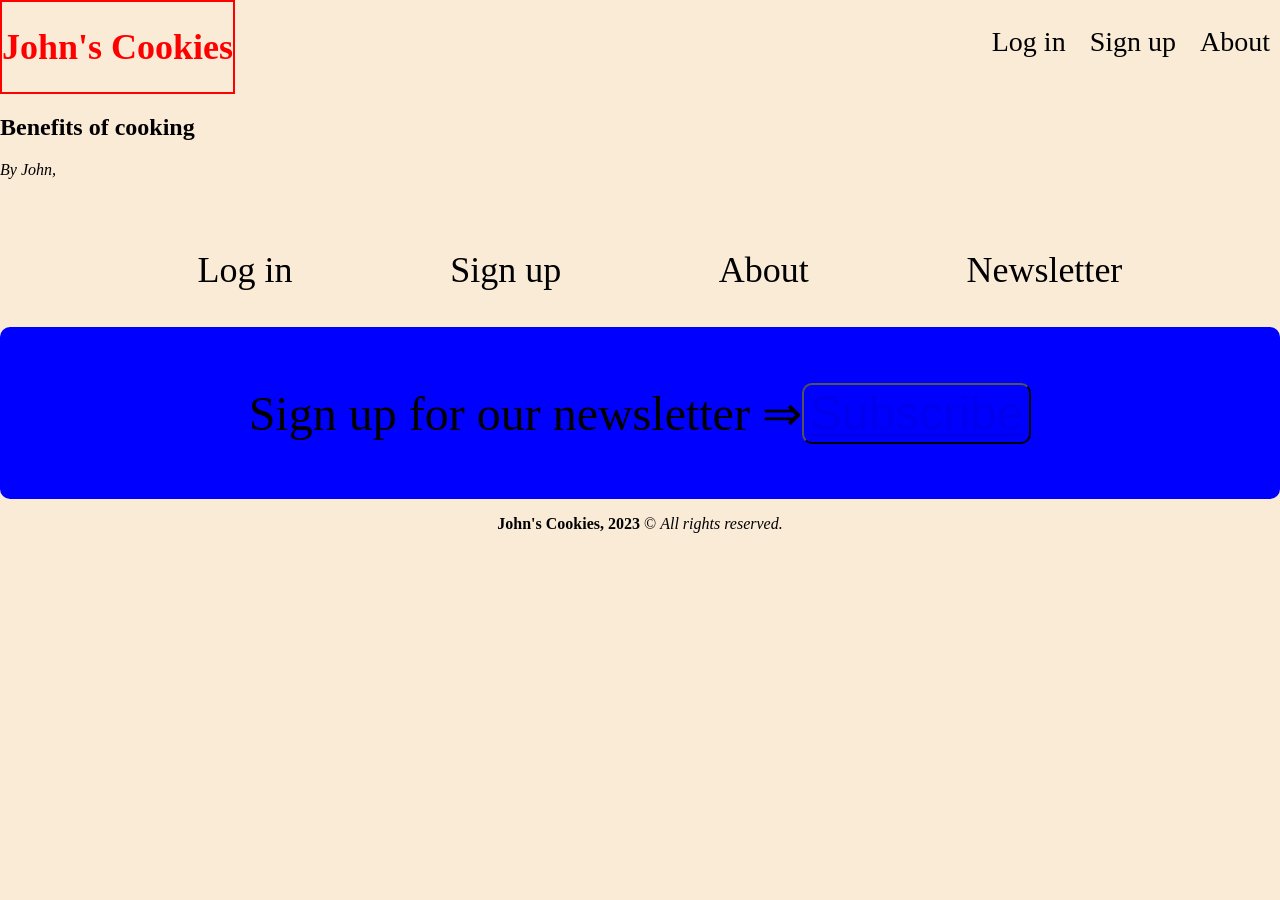
==== index.html @ a4e62c9d "update" ====
<!DOCTYPE html>
<html lang="en">
<head>
    <meta name="viewport" content="width=device-width, initial-scale=1.0">
    <meta http-equiv="X-UA-Compatible" content="IE=7">
    <meta http-equiv="X-UA-Compatible" content="ie=edge">
    <meta http-equiv="Content-Type" content="text/html;charset=UTF-8">
    <link rel="stylesheet" href="./styles/style.css">
    <title>Landing page</title>
</head>
<body>
    <header>
        <div id="header-text"><h1>John's Cookies</h1></div>
        <div class="header-nav">
            <ul>
                <li><a href="./pages/login.html" target="_blank" rel="noopener noreferrer">Log in</a></li>
                <li><a href="./pages/signup.html" target="_blank" rel="noopener noreferrer">Sign up</a></li>
                <li><a href="./pages/about.html" target="_blank" rel="noopener noreferrer">About</a></li>
            </ul>
        </div>
    </header>
    <main>
        <div class="main-content">
            <article>
                <h1>Benefits of cooking</h1>
                <p><em>By John,</em> </p>
                <br>
            </article>

        </div>
        <div class="bottom-nav">
            <menu type="toolbar">
                <li><a href="./pages/login.html" target="_blank" rel="noopener noreferrer">Log in</a></li>
                <li><a href="./pages/signup.html" target="_blank" rel="noopener noreferrer">Sign up</a></li>
                <li><a href="./pages/about.html" target="_blank" rel="noopener noreferrer">About</a></li>
                <li><a href="./pages/subscribe.html" target="_blank" rel="noopener noreferrer">Newsletter</a></li>
            </menu>
        </div>
    </main>
    <footer>
        <div class="footer-signup">
            <div><p>Sign up for our newsletter &rArr;</p></div>
            <button type="button"><a href="./pages/subscribe.html" target="_blank" rel="noopener noreferrer">Subscribe</a></button>
        </div>
        <div class="copy">
            <p>
                <strong>John's Cookies, 2023</strong> &copy; <em>All rights reserved.</em>
            </p>
        </div>
    </footer>
</body>
</html>
---- styles/style.css ----
body{
    font-family: Cambria, Cochin, Georgia, Times, 'Times New Roman', serif;
    background-color: antiquewhite;
    width: auto;
    height: auto;
    padding: auto;
    margin: auto;
}

header{
    display: flex;
    flex-direction: row;
    align-items: top;
    justify-content: space-between;
    padding-top: 0%;
    flex: auto;
}

#header-text {
    padding-top: 0%;
    display: flex;
    border: solid red 2px;
    align-self: flex-start;
    align-items: top;
}

header h1 {
    font-size: 36px;
    font-weight: 800;
    color: red;
}

.header-nav {
    padding-top: 0%;
    display: flex;
    align-items: top;
}

.header-nav ul {
    list-style: none;
}

.header-nav ul li {
    display: inline-flex;
    padding: 10px;
    font-size: 28px;
    cursor: pointer;
}

.header-nav a{
    color: black;
    text-decoration: none;
}

.header-nav a:hover{
    color: #00f;
}

footer {
    display: flex;
    flex-direction: column;
    flex: auto;

}

.footer-signup {
    display: flex;
    flex-direction: row;
    justify-content: center;
    border-radius: 10px;
    padding: 10px;
    background: blue;
    align-items: center;
    text-align: center;
    font-size: 48px;
    flex: auto;

}

.footer-signup button {
    background: #00f;
    border-radius: 10px;
    font-size: 48px;
    color: #000;
    box-sizing: content-box;
}

.footer-signup button:hover{
    color: red;
}

.copy {
    align-items: center;
    text-align: center;
}

main {
    display: flex;
    flex-direction: column;
}

.bottom-nav menu {
    display: flex;
    justify-content: space-evenly;
    font-size: 36px;
    list-style: none;
    
}

.bottom-nav li {
    display: inline-flex;
    padding: auto;
    
}

.bottom-nav a {
    color: #000;
    text-decoration: none;
}

.bottom-nav a:hover{
    color: #00f;
}
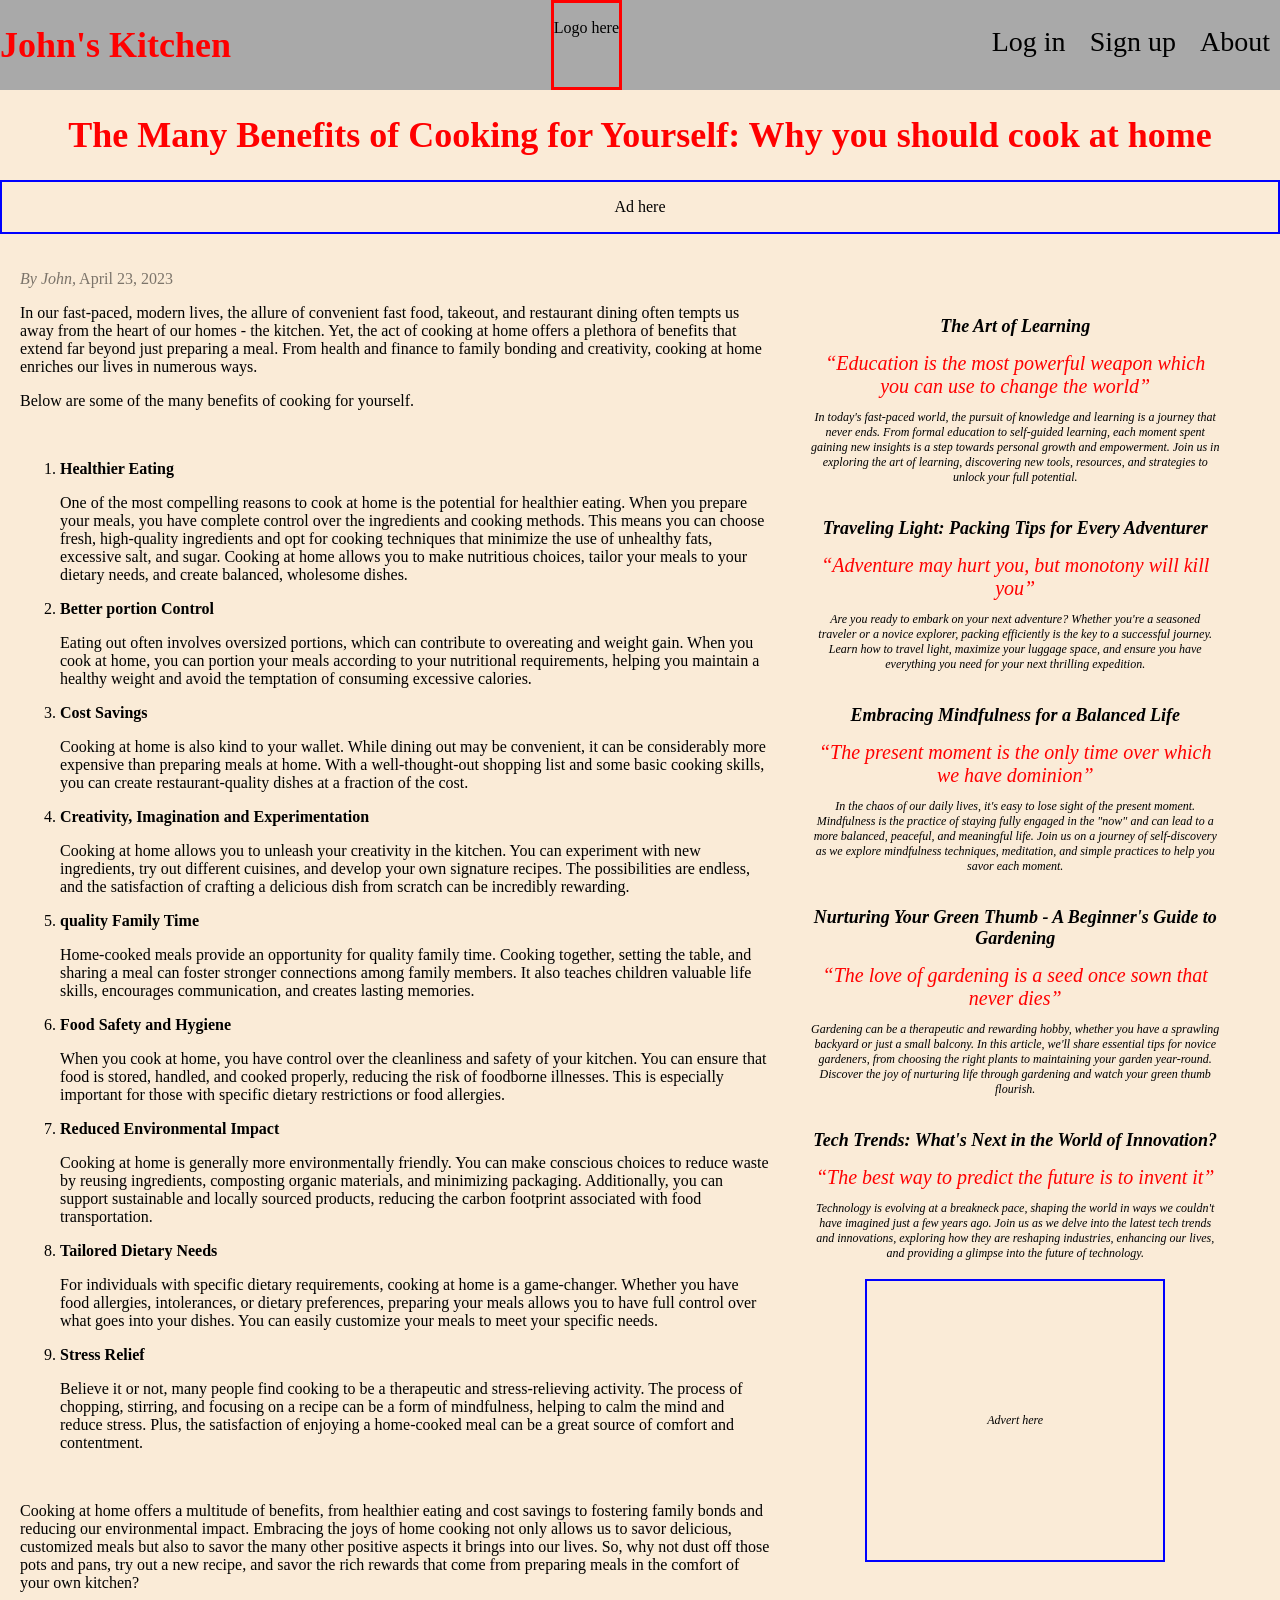
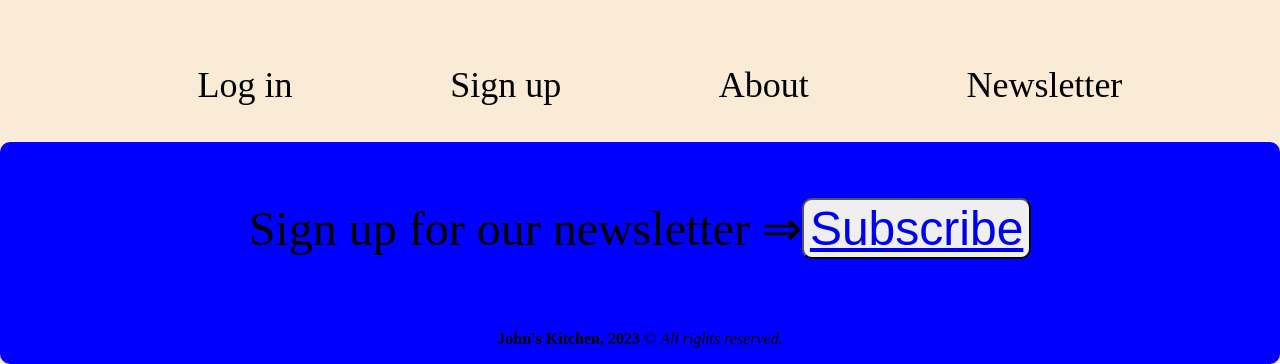
==== commit 9af24c7c: "update index, add about" ====
--- a/index.html
+++ b/index.html
@@ -10,7 +10,10 @@
 </head>
 <body>
     <header>
-        <div id="header-text"><h1>John's Cookies</h1></div>
+        <div id="header-text"><h1>John's Kitchen</h1></div>
+        <div id="logo">
+            <p>Logo here</p>
+        </div>
         <div class="header-nav">
             <ul>
                 <li><a href="./pages/login.html" target="_blank" rel="noopener noreferrer">Log in</a></li>
@@ -21,10 +24,86 @@
     </header>
     <main>
         <div class="main-content">
+            <h1 id="main-title">The Many Benefits of Cooking for Yourself: Why you should cook at home</h1>
+            <div id="ad"><p>Ad here</p></div>
             <article>
-                <h1>Benefits of cooking</h1>
-                <p><em>By John,</em> </p>
-                <br>
+                
+                <div>
+                <p style="opacity: 50%;"><em>By John,</em> April 23, 2023 </p>
+                <p>In our fast-paced, modern lives, the allure of convenient fast food, takeout, and restaurant dining often tempts us away from the heart of our homes - the kitchen. Yet, the act of cooking at home offers a plethora of benefits that extend far beyond just preparing a meal. From health and finance to family bonding and creativity, cooking at home enriches our lives in numerous ways.</p>
+                <p>Below are some of the many benefits of cooking for yourself.</p><br>
+                <ol>
+                    <li><strong>Healthier Eating</strong>
+                        <p>One of the most compelling reasons to cook at home is the potential for healthier eating. When you prepare your meals, you have complete control over the ingredients and cooking methods. This means you can choose fresh, high-quality ingredients and opt for cooking techniques that minimize the use of unhealthy fats, excessive salt, and sugar. Cooking at home allows you to make nutritious choices, tailor your meals to your dietary needs, and create balanced, wholesome dishes.</p>
+                    </li>
+                    <li>
+                        <strong>Better portion Control</strong>
+                        <p>Eating out often involves oversized portions, which can contribute to overeating and weight gain. When you cook at home, you can portion your meals according to your nutritional requirements, helping you maintain a healthy weight and avoid the temptation of consuming excessive calories.</p>
+                    </li>
+                    <li><strong>Cost Savings</strong>
+                        <p>
+                            Cooking at home is also kind to your wallet. While dining out may be convenient, it can be considerably more expensive than preparing meals at home. With a well-thought-out shopping list and some basic cooking skills, you can create restaurant-quality dishes at a fraction of the cost.
+                        </p>
+
+                    </li>
+                    <li><strong>Creativity, Imagination and Experimentation</strong>
+                        <p>Cooking at home allows you to unleash your creativity in the kitchen. You can experiment with new ingredients, try out different cuisines, and develop your own signature recipes. The possibilities are endless, and the satisfaction of crafting a delicious dish from scratch can be incredibly rewarding.</p>
+                    </li>
+                    <li><strong>quality Family Time</strong>
+                        <p>Home-cooked meals provide an opportunity for quality family time. Cooking together, setting the table, and sharing a meal can foster stronger connections among family members. It also teaches children valuable life skills, encourages communication, and creates lasting memories.</p>
+                    </li>
+                    <li><strong>Food Safety and Hygiene</strong>
+                        <p>When you cook at home, you have control over the cleanliness and safety of your kitchen. You can ensure that food is stored, handled, and cooked properly, reducing the risk of foodborne illnesses. This is especially important for those with specific dietary restrictions or food allergies.</p>
+                    </li>
+                    <li><strong>Reduced Environmental Impact</strong>
+                        <p>Cooking at home is generally more environmentally friendly. You can make conscious choices to reduce waste by reusing ingredients, composting organic materials, and minimizing packaging. Additionally, you can support sustainable and locally sourced products, reducing the carbon footprint associated with food transportation.</p>
+                    </li>
+                    <li><strong>Tailored Dietary Needs</strong>
+                        <p>For individuals with specific dietary requirements, cooking at home is a game-changer. Whether you have food allergies, intolerances, or dietary preferences, preparing your meals allows you to have full control over what goes into your dishes. You can easily customize your meals to meet your specific needs.</p>
+                    </li>
+                    <li>
+                        <strong>Stress Relief</strong>
+                        <p>Believe it or not, many people find cooking to be a therapeutic and stress-relieving activity. The process of chopping, stirring, and focusing on a recipe can be a form of mindfulness, helping to calm the mind and reduce stress. Plus, the satisfaction of enjoying a home-cooked meal can be a great source of comfort and contentment.</p>
+                    </li>
+
+                </ol><br>
+                <p>
+                    Cooking at home offers a multitude of benefits, from healthier eating and cost savings to fostering family bonds and reducing our environmental impact. Embracing the joys of home cooking not only allows us to savor delicious, customized meals but also to savor the many other positive aspects it brings into our lives. So, why not dust off those pots and pans, try out a new recipe, and savor the rich rewards that come from preparing meals in the comfort of your own kitchen?
+                </p>
+                </div>
+                <div class="aside">
+                    <div>
+                        <h2>The Art of Learning</h2>
+                        <q>Education is the most powerful weapon which you can use to change the world</q>
+                        <p>In today's fast-paced world, the pursuit of knowledge and learning is a journey that never ends. From formal education to self-guided learning, each moment spent gaining new insights is a step towards personal growth and empowerment. Join us in exploring the art of learning, discovering new tools, resources, and strategies to unlock your full potential.</p>
+                    </div>
+                    <div>
+                        <h2>Traveling Light: Packing Tips for Every Adventurer</h2>
+                        <q>Adventure may hurt you, but monotony will kill you</q>
+                        <p>Are you ready to embark on your next adventure? Whether you're a seasoned traveler or a novice explorer, packing efficiently is the key to a successful journey. Learn how to travel light, maximize your luggage space, and ensure you have everything you need for your next thrilling expedition.</p>
+                    </div>
+                    <div>
+                        <h2>Embracing Mindfulness for a Balanced Life</h2>
+                        <q>The present moment is the only time over which we have dominion</q>
+                        <p>In the chaos of our daily lives, it's easy to lose sight of the present moment. Mindfulness is the practice of staying fully engaged in the "now" and can lead to a more balanced, peaceful, and meaningful life. Join us on a journey of self-discovery as we explore mindfulness techniques, meditation, and simple practices to help you savor each moment.</p>
+                    </div>
+                    <div>
+                        <h2> Nurturing Your Green Thumb - A Beginner's Guide to Gardening</h2>
+                        <q>The love of gardening is a seed once sown that never dies</q>
+                        <p>Gardening can be a therapeutic and rewarding hobby, whether you have a sprawling backyard or just a small balcony. In this article, we'll share essential tips for novice gardeners, from choosing the right plants to maintaining your garden year-round. Discover the joy of nurturing life through gardening and watch your green thumb flourish.</p>
+                    </div>
+                    <div>
+                        <h2>Tech Trends: What's Next in the World of Innovation?</h2>
+                        <q>The best way to predict the future is to invent it</q>
+                        <p>Technology is evolving at a breakneck pace, shaping the world in ways we couldn't have imagined just a few years ago. Join us as we delve into the latest tech trends and innovations, exploring how they are reshaping industries, enhancing our lives, and providing a glimpse into the future of technology.</p>
+                    </div>
+                    <div class="ad">
+                        <p>Advert here</p>
+                    </div>
+                    
+                </div>
+
+
             </article>
 
         </div>
@@ -40,11 +119,11 @@
     <footer>
         <div class="footer-signup">
             <div><p>Sign up for our newsletter &rArr;</p></div>
-            <button type="button"><a href="./pages/subscribe.html" target="_blank" rel="noopener noreferrer">Subscribe</a></button>
+            <button type="button"><a href="./pages/subscribe.html", target="_blank" rel="noopener noreferrer">Subscribe</a></a></button>
         </div>
         <div class="copy">
             <p>
-                <strong>John's Cookies, 2023</strong> &copy; <em>All rights reserved.</em>
+                <strong>John's Kitchen, 2023</strong> &copy; <em>All rights reserved.</em>
             </p>
         </div>
     </footer>
--- a/styles/style.css
+++ b/styles/style.css
@@ -11,15 +11,28 @@
     display: flex;
     flex-direction: row;
     align-items: top;
-    justify-content: space-between;
+    justify-content: space-evenly;
     padding-top: 0%;
     flex: auto;
+    background-color: darkgray;
+}
+
+#logo {
+    display:flex;
+    margin-left: auto;
+    margin-right: auto;
+    padding-top: 0%;
+    width: auto;
+    padding-bottom: 0%;
+    border: red solid;
+    text-align: center;
+    justify-content: center;
+
 }
 
 #header-text {
     padding-top: 0%;
     display: flex;
-    border: solid red 2px;
     align-self: flex-start;
     align-items: top;
 }
@@ -60,16 +73,15 @@
     display: flex;
     flex-direction: column;
     flex: auto;
-
+    background-color: #00f;
+    border-radius: 10px;
 }
 
 .footer-signup {
     display: flex;
     flex-direction: row;
     justify-content: center;
-    border-radius: 10px;
     padding: 10px;
-    background: blue;
     align-items: center;
     text-align: center;
     font-size: 48px;
@@ -78,7 +90,6 @@
 }
 
 .footer-signup button {
-    background: #00f;
     border-radius: 10px;
     font-size: 48px;
     color: #000;
@@ -121,3 +132,70 @@
 .bottom-nav a:hover{
     color: #00f;
 }
+
+/* occupy 60% of the screen to the left */
+article {
+    display: flex;
+    flex-direction: row;
+    justify-content: space-between;
+    padding: 10px;
+    margin: 10px;
+    
+}
+
+.aside{
+    display: flex;
+    flex-direction: column;
+    justify-content: space-evenly;
+    align-items: center;
+    text-align: center;
+    padding: 40px;
+    font-size: 12px;
+    font-style: italic;
+}
+
+.aside q {
+    color: red;
+    font-size: 20px;
+}
+
+.aside h2 {
+    font-family: Cambria, Cochin, Georgia, Times, 'Times New Roman', serif;
+    font-size: 18px;
+}
+
+.aside p {
+    font-family: Cambria, Cochin, Georgia, Times, 'Times New Roman', serif;
+}
+
+#main-title {
+    /* make title occupy entire width */
+    display: flex;
+    justify-content: center;
+    font-size: 36px;
+    font-weight: 800;
+    color: red;
+    text-align: center;
+
+}
+
+/* style ad to have border and text ad here at the center of the box */
+.ad {
+    display: flex;
+    justify-content: center;
+    padding: 120px;
+    font-size: 12px;
+    font-style: italic;
+    border: solid blue 2px;
+}
+
+#ad p {
+    font-family: Cambria, Cochin, Georgia, Times, 'Times New Roman', serif;
+}
+
+#ad {
+    display: flex;
+    justify-content: center;
+    align-items: center;
+    border: solid blue 2px;
+}
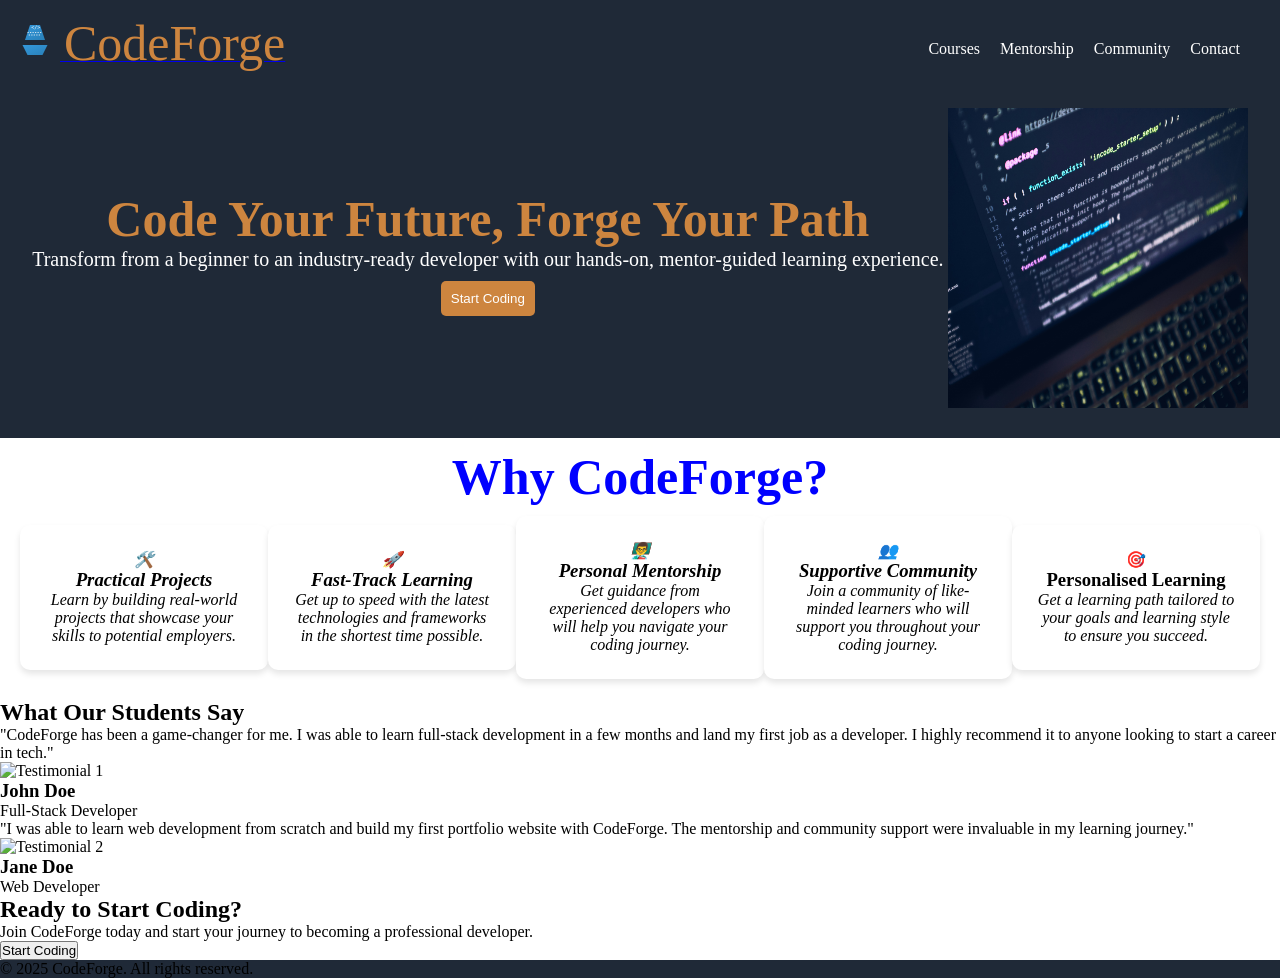
==== commit 9055116a: "Add initial project files including logo, HTML structure, CSS styles, and website content" ====
--- a/index.html
+++ b/index.html
@@ -1,131 +1,106 @@
 <!DOCTYPE html>
 <html lang="en">
 <head>
+    <meta charset="UTF-8">
     <meta name="viewport" content="width=device-width, initial-scale=1.0">
-    <meta http-equiv="X-UA-Compatible" content="IE=7">
     <meta http-equiv="X-UA-Compatible" content="ie=edge">
-    <meta http-equiv="Content-Type" content="text/html;charset=UTF-8">
-    <link rel="stylesheet" href="./styles/style.css">
-    <title>Landing page</title>
+
+    <link rel="stylesheet" href="style.css">
+    <title>CodeForge - Transform Your Tech Career</title>
 </head>
 <body>
     <header>
-        <div id="header-text"><h1>John's Kitchen</h1></div>
-        <div id="logo">
-            <p>Logo here</p>
+        <div id="header">
+            <div id="logo">
+                <a href="#">
+                    <img src="/assets/codeforge-logo.svg" alt="CodeForge Logo" srcset="">
+                    <span class="logo-text">CodeForge</span>
+                </a>
+            </div>
+            <nav>
+                <ul>
+                    <li><a href="#">Courses</a></li>
+                    <li><a href="#">Mentorship</a></li>
+                    <li><a href="#">Community</a></li>
+                    <li><a href="#">Contact</a></li>
+                </ul>
+            </nav>
         </div>
-        <div class="header-nav">
-            <ul>
-                <li><a href="./pages/login.html" target="_blank" rel="noopener noreferrer">Log in</a></li>
-                <li><a href="./pages/signup.html" target="_blank" rel="noopener noreferrer">Sign up</a></li>
-                <li><a href="./pages/about.html" target="_blank" rel="noopener noreferrer">About</a></li>
-            </ul>
+        <div id="hero">
+            <div id="hero-content">
+                <h1>Code Your Future, Forge Your Path</h1>
+                <p>Transform from a beginner to an industry-ready developer with our hands-on, mentor-guided learning experience.
+                </p>
+                <button>Start Coding</button>
+            </div>
+            <div id="hero-image">
+                <img src="/assets/hero.jpg" alt="Hero image" srcset="">
+            </div>
         </div>
     </header>
-    <main>
-        <div class="main-content">
-            <h1 id="main-title">The Many Benefits of Cooking for Yourself: Why you should cook at home</h1>
-            <div id="ad"><p>Ad here</p></div>
-            <article>
-                
-                <div>
-                <p style="opacity: 50%;"><em>By John,</em> April 23, 2023 </p>
-                <p>In our fast-paced, modern lives, the allure of convenient fast food, takeout, and restaurant dining often tempts us away from the heart of our homes - the kitchen. Yet, the act of cooking at home offers a plethora of benefits that extend far beyond just preparing a meal. From health and finance to family bonding and creativity, cooking at home enriches our lives in numerous ways.</p>
-                <p>Below are some of the many benefits of cooking for yourself.</p><br>
-                <ol>
-                    <li><strong>Healthier Eating</strong>
-                        <p>One of the most compelling reasons to cook at home is the potential for healthier eating. When you prepare your meals, you have complete control over the ingredients and cooking methods. This means you can choose fresh, high-quality ingredients and opt for cooking techniques that minimize the use of unhealthy fats, excessive salt, and sugar. Cooking at home allows you to make nutritious choices, tailor your meals to your dietary needs, and create balanced, wholesome dishes.</p>
-                    </li>
-                    <li>
-                        <strong>Better portion Control</strong>
-                        <p>Eating out often involves oversized portions, which can contribute to overeating and weight gain. When you cook at home, you can portion your meals according to your nutritional requirements, helping you maintain a healthy weight and avoid the temptation of consuming excessive calories.</p>
-                    </li>
-                    <li><strong>Cost Savings</strong>
-                        <p>
-                            Cooking at home is also kind to your wallet. While dining out may be convenient, it can be considerably more expensive than preparing meals at home. With a well-thought-out shopping list and some basic cooking skills, you can create restaurant-quality dishes at a fraction of the cost.
-                        </p>
-
-                    </li>
-                    <li><strong>Creativity, Imagination and Experimentation</strong>
-                        <p>Cooking at home allows you to unleash your creativity in the kitchen. You can experiment with new ingredients, try out different cuisines, and develop your own signature recipes. The possibilities are endless, and the satisfaction of crafting a delicious dish from scratch can be incredibly rewarding.</p>
-                    </li>
-                    <li><strong>quality Family Time</strong>
-                        <p>Home-cooked meals provide an opportunity for quality family time. Cooking together, setting the table, and sharing a meal can foster stronger connections among family members. It also teaches children valuable life skills, encourages communication, and creates lasting memories.</p>
-                    </li>
-                    <li><strong>Food Safety and Hygiene</strong>
-                        <p>When you cook at home, you have control over the cleanliness and safety of your kitchen. You can ensure that food is stored, handled, and cooked properly, reducing the risk of foodborne illnesses. This is especially important for those with specific dietary restrictions or food allergies.</p>
-                    </li>
-                    <li><strong>Reduced Environmental Impact</strong>
-                        <p>Cooking at home is generally more environmentally friendly. You can make conscious choices to reduce waste by reusing ingredients, composting organic materials, and minimizing packaging. Additionally, you can support sustainable and locally sourced products, reducing the carbon footprint associated with food transportation.</p>
-                    </li>
-                    <li><strong>Tailored Dietary Needs</strong>
-                        <p>For individuals with specific dietary requirements, cooking at home is a game-changer. Whether you have food allergies, intolerances, or dietary preferences, preparing your meals allows you to have full control over what goes into your dishes. You can easily customize your meals to meet your specific needs.</p>
-                    </li>
-                    <li>
-                        <strong>Stress Relief</strong>
-                        <p>Believe it or not, many people find cooking to be a therapeutic and stress-relieving activity. The process of chopping, stirring, and focusing on a recipe can be a form of mindfulness, helping to calm the mind and reduce stress. Plus, the satisfaction of enjoying a home-cooked meal can be a great source of comfort and contentment.</p>
-                    </li>
-
-                </ol><br>
-                <p>
-                    Cooking at home offers a multitude of benefits, from healthier eating and cost savings to fostering family bonds and reducing our environmental impact. Embracing the joys of home cooking not only allows us to savor delicious, customized meals but also to savor the many other positive aspects it brings into our lives. So, why not dust off those pots and pans, try out a new recipe, and savor the rich rewards that come from preparing meals in the comfort of your own kitchen?
-                </p>
+    <section id="feature">
+        <h2 class="feature">Why CodeForge?</h2>
+        <div id="features">
+            <div id="toolbox">
+                <div id="icon">🛠️</div>
+                <h3>Practical Projects</h3>
+                <p>Learn by building real-world projects that showcase your skills to potential employers.</p>
+            </div>
+            <div id="rocket">
+                <div id="icon">🚀</div>
+                <h3>Fast-Track Learning</h3>
+                <p>Get up to speed with the latest technologies and frameworks in the shortest time possible.</p>
+            </div>
+            <div id="mentorship">
+                <div id="icon">👨‍🏫</div>
+                <h3>Personal Mentorship</h3>
+                <p>Get guidance from experienced developers who will help you navigate your coding journey.</p>
+        </div>
+        <div id="community">
+            <div id="icon">👥</div>
+            <h3>Supportive Community</h3>
+            <p>Join a community of like-minded learners who will support you throughout your coding journey.</p>
+        </div>
+        <div id="personalised">
+            <div id="icon">🎯</div>
+            <h3>Personalised Learning</h3>
+            <p>Get a learning path tailored to your goals and learning style to ensure you succeed.</p>
+        </div>
+    </section>
+    <section id="testimonial">
+        <h2>What Our Students Say</h2>
+        <div id="testimonials">
+            <div id="testimonial-1">
+                <p>"CodeForge has been a game-changer for me. I was able to learn full-stack development in a few months and land my first job as a developer. I highly recommend it to anyone looking to start a career in tech."</p>
+                <div id="author">
+                    <img src="/assets/testimonial-1.jpg" alt="Testimonial 1" srcset="">
+                    <div>
+                        <h3>John Doe</h3>
+                        <p>Full-Stack Developer</p>
+                    </div>
                 </div>
-                <div class="aside">
+            </div>
+            <div id="testimonial-2">
+                <p>"I was able to learn web development from scratch and build my first portfolio website with CodeForge. The mentorship and community support were invaluable in my learning journey."</p>
+                <div id="author">
+                    <img src="/assets/testimonial-2.jpg" alt="Testimonial 2" srcset="">
                     <div>
-                        <h2>The Art of Learning</h2>
-                        <q>Education is the most powerful weapon which you can use to change the world</q>
-                        <p>In today's fast-paced world, the pursuit of knowledge and learning is a journey that never ends. From formal education to self-guided learning, each moment spent gaining new insights is a step towards personal growth and empowerment. Join us in exploring the art of learning, discovering new tools, resources, and strategies to unlock your full potential.</p>
+                        <h3>Jane Doe</h3>
+                        <p>Web Developer</p>
                     </div>
-                    <div>
-                        <h2>Traveling Light: Packing Tips for Every Adventurer</h2>
-                        <q>Adventure may hurt you, but monotony will kill you</q>
-                        <p>Are you ready to embark on your next adventure? Whether you're a seasoned traveler or a novice explorer, packing efficiently is the key to a successful journey. Learn how to travel light, maximize your luggage space, and ensure you have everything you need for your next thrilling expedition.</p>
-                    </div>
-                    <div>
-                        <h2>Embracing Mindfulness for a Balanced Life</h2>
-                        <q>The present moment is the only time over which we have dominion</q>
-                        <p>In the chaos of our daily lives, it's easy to lose sight of the present moment. Mindfulness is the practice of staying fully engaged in the "now" and can lead to a more balanced, peaceful, and meaningful life. Join us on a journey of self-discovery as we explore mindfulness techniques, meditation, and simple practices to help you savor each moment.</p>
-                    </div>
-                    <div>
-                        <h2> Nurturing Your Green Thumb - A Beginner's Guide to Gardening</h2>
-                        <q>The love of gardening is a seed once sown that never dies</q>
-                        <p>Gardening can be a therapeutic and rewarding hobby, whether you have a sprawling backyard or just a small balcony. In this article, we'll share essential tips for novice gardeners, from choosing the right plants to maintaining your garden year-round. Discover the joy of nurturing life through gardening and watch your green thumb flourish.</p>
-                    </div>
-                    <div>
-                        <h2>Tech Trends: What's Next in the World of Innovation?</h2>
-                        <q>The best way to predict the future is to invent it</q>
-                        <p>Technology is evolving at a breakneck pace, shaping the world in ways we couldn't have imagined just a few years ago. Join us as we delve into the latest tech trends and innovations, exploring how they are reshaping industries, enhancing our lives, and providing a glimpse into the future of technology.</p>
-                    </div>
-                    <div class="ad">
-                        <p>Advert here</p>
-                    </div>
-                    
                 </div>
-
-
-            </article>
-
+            </div>
         </div>
-        <div class="bottom-nav">
-            <menu type="toolbar">
-                <li><a href="./pages/login.html" target="_blank" rel="noopener noreferrer">Log in</a></li>
-                <li><a href="./pages/signup.html" target="_blank" rel="noopener noreferrer">Sign up</a></li>
-                <li><a href="./pages/about.html" target="_blank" rel="noopener noreferrer">About</a></li>
-                <li><a href="./pages/subscribe.html" target="_blank" rel="noopener noreferrer">Newsletter</a></li>
-            </menu>
+    </section>
+    <footer id="action">
+        <div id="call-to-action">
+            <div id="desc">
+                <h2>Ready to Start Coding?</h2>
+                <p>Join CodeForge today and start your journey to becoming a professional developer.</p>
+            </div>
+            <button>Start Coding</button>
         </div>
-    </main>
-    <footer>
-        <div class="footer-signup">
-            <div><p>Sign up for our newsletter &rArr;</p></div>
-            <button type="button"><a href="./pages/subscribe.html", target="_blank" rel="noopener noreferrer">Subscribe</a></a></button>
-        </div>
-        <div class="copy">
-            <p>
-                <strong>John's Kitchen, 2023</strong> &copy; <em>All rights reserved.</em>
-            </p>
-        </div>
+        <p id="copyright">&COPY; 2025 CodeForge. All rights reserved.</p>
     </footer>
 </body>
 </html>
--- a/style.css
+++ b/style.css
@@ -0,0 +1,148 @@
+* {
+    font: roboto;
+    padding: 0;
+    margin: 0;
+}
+
+header, #copyright {
+    background-color: #1F2937;
+}
+
+header {
+    padding: 10px;
+    display: flex;
+    flex-direction: column;
+
+}
+
+#logo img {
+    width: 50px;
+    height: 50px;
+    padding: 0;
+    margin: 0;
+}
+
+.logo-text {
+    font-size: 50px;
+    color:peru;
+}
+
+nav ul {
+    list-style-type: none;
+    margin: 10px;
+    padding: 10px;
+    overflow: hidden;
+    display: flex;
+    flex-direction: row;
+}
+
+nav ul li {
+    display: inline;
+    padding: 10px;
+}
+
+nav ul li a {
+    text-decoration: none;
+    color: white;
+}
+
+nav ul li a:hover {
+    color: peru;
+}
+
+#header {
+    display: flex;
+    flex-direction: row;
+    justify-content: space-between;
+}
+
+header #hero {
+    display: flex;
+    flex-direction: row;
+    justify-content: space-around;
+    align-items: center;
+    padding: 10px;
+    margin: 10px;
+}
+
+#hero-content {
+    display: flex;
+    flex-direction: column;
+    justify-content: space-around;
+    align-items: center;
+}
+
+#hero-content button {
+    padding: 10px;
+    margin: 10px;
+    background-color: peru;
+    color: white;
+    border: none;
+    border-radius: 5px;
+}
+
+#hero-content button:hover {
+    background-color: greenyellow;
+    color: black;
+    size: 20px;
+}
+
+header #hero h1 {
+    font-size: 50px;
+    color: peru;
+}
+
+header #hero p {
+    font-size: 20px;
+    color: white;
+}
+
+header #hero img {
+    width: 300px;
+    height: 300px;
+    display: flex;
+    flex: 1;
+}
+
+#feature {
+    display: flex;
+    flex-direction: column;
+    justify-content: space-around;
+    align-items: center;
+    padding: 10px;
+}
+
+#feature h2 {
+    font-size: 50px;
+    color: blue;
+}
+
+#features {
+    display: flex;
+    flex-direction: row;
+    justify-content: space-between;
+    align-items: center;
+    padding: 10px;
+}
+
+#toolbox,
+#rocket,
+#mentorship,
+#community,
+#personalised{
+    flex: 1;
+    background: white;
+    border-radius: 10px;
+    box-shadow: 0 4px 6px rgba(0, 0, 0, 0.1);
+    padding: 25px;
+    text-align: center;
+    transition: all 0.3s ease;
+}
+
+#toolbox,
+#rocket,
+#mentorship,
+#community,
+#personalised p{
+    font-style: italic;
+}
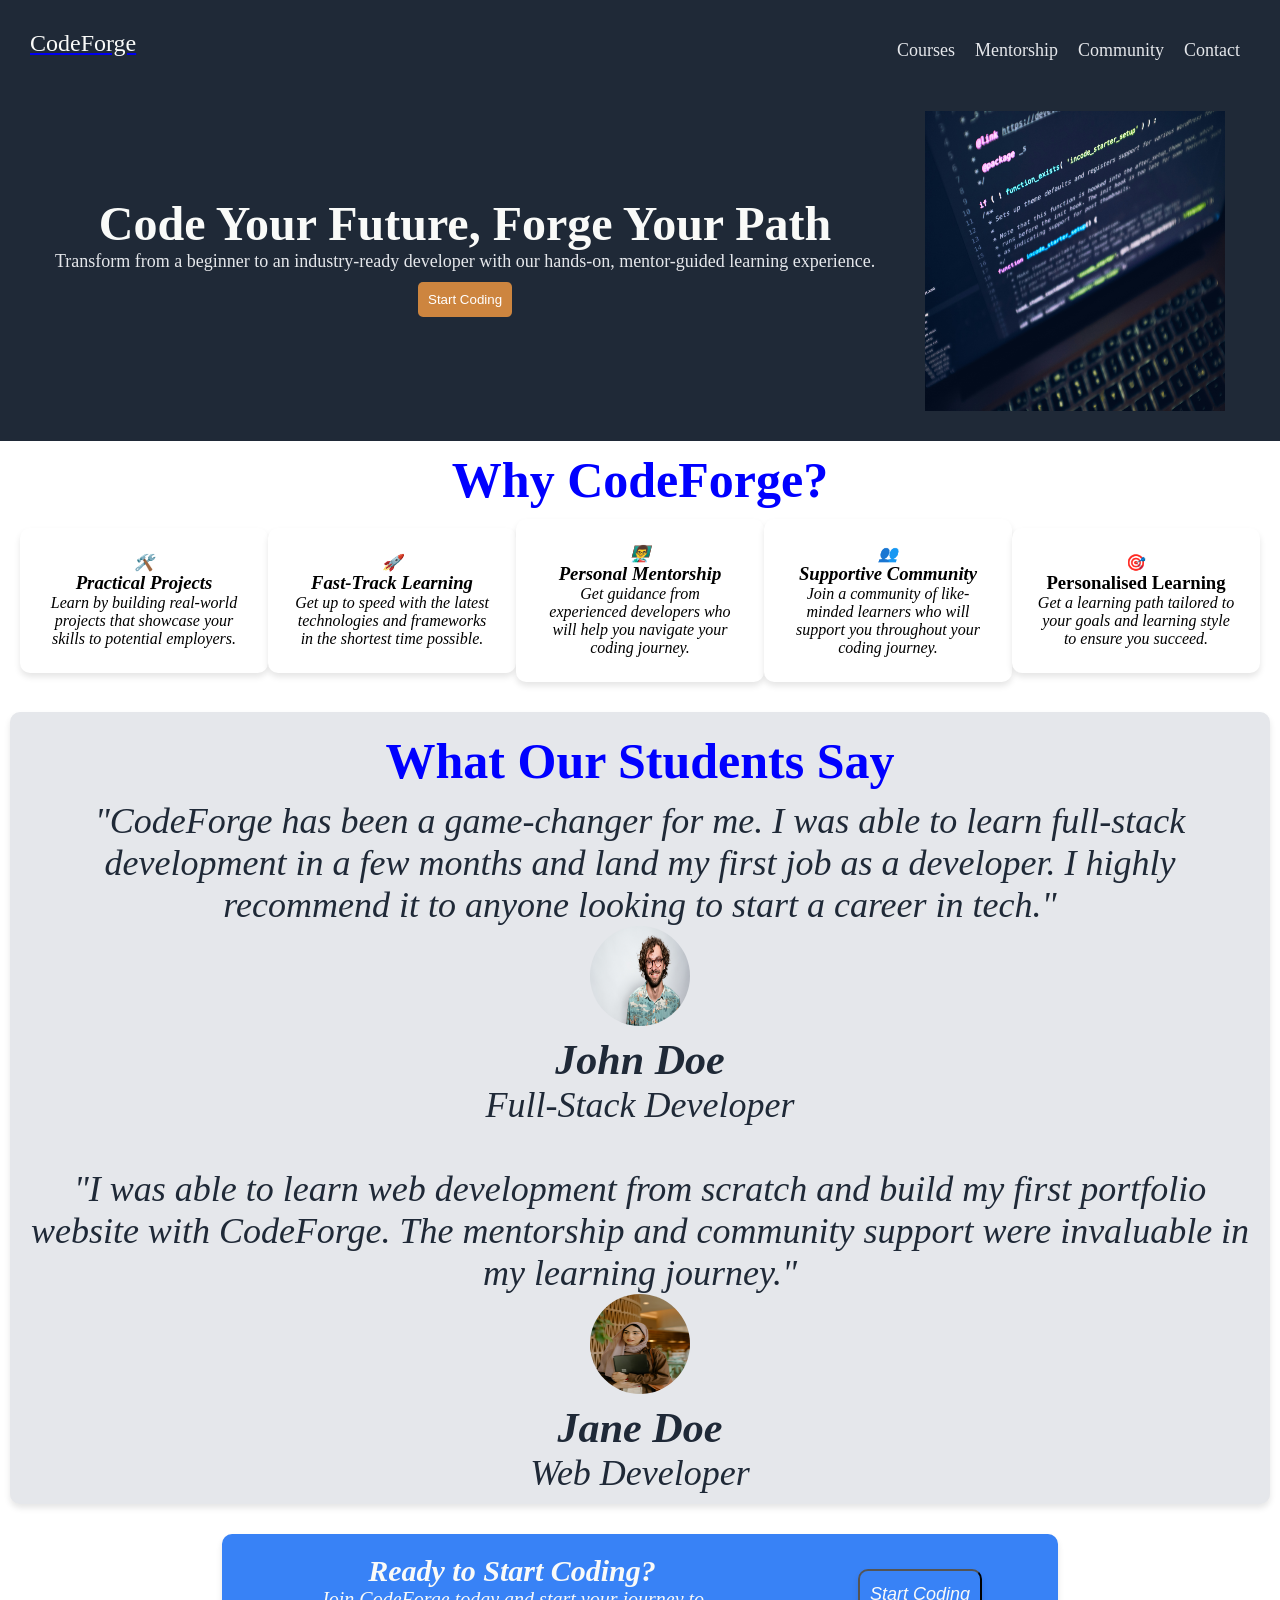
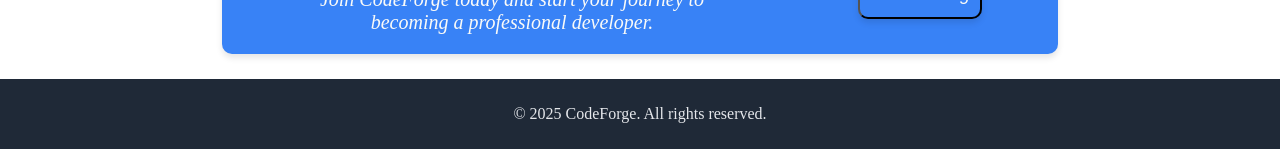
==== commit 87965c6d: "Refactor header and testimonial sections for improved layout and styling" ====
--- a/index.html
+++ b/index.html
@@ -12,8 +12,7 @@
     <header>
         <div id="header">
             <div id="logo">
-                <a href="#">
-                    <img src="/assets/codeforge-logo.svg" alt="CodeForge Logo" srcset="">
+                <a href="/index.html">
                     <span class="logo-text">CodeForge</span>
                 </a>
             </div>
@@ -73,17 +72,18 @@
             <div id="testimonial-1">
                 <p>"CodeForge has been a game-changer for me. I was able to learn full-stack development in a few months and land my first job as a developer. I highly recommend it to anyone looking to start a career in tech."</p>
                 <div id="author">
-                    <img src="/assets/testimonial-1.jpg" alt="Testimonial 1" srcset="">
+                    <img src="/assets/man.jpg" alt="Testimonial 1" srcset="">
                     <div>
                         <h3>John Doe</h3>
                         <p>Full-Stack Developer</p>
                     </div>
                 </div>
             </div>
+            <br>
             <div id="testimonial-2">
                 <p>"I was able to learn web development from scratch and build my first portfolio website with CodeForge. The mentorship and community support were invaluable in my learning journey."</p>
                 <div id="author">
-                    <img src="/assets/testimonial-2.jpg" alt="Testimonial 2" srcset="">
+                    <img src="/assets/woman.jpg" alt="Testimonial 2" srcset="">
                     <div>
                         <h3>Jane Doe</h3>
                         <p>Web Developer</p>
@@ -100,7 +100,9 @@
             </div>
             <button>Start Coding</button>
         </div>
-        <p id="copyright">&COPY; 2025 CodeForge. All rights reserved.</p>
+        <div id="copyright">
+            <p>&COPY; 2025 CodeForge. All rights reserved.</p>
+        </div>
     </footer>
 </body>
 </html>
--- a/style.css
+++ b/style.css
@@ -15,16 +15,16 @@
 
 }
 
-#logo img {
-    width: 50px;
-    height: 50px;
-    padding: 0;
-    margin: 0;
-}
-
 .logo-text {
-    font-size: 50px;
-    color:peru;
+    font-size: 24px;
+    color: #F9FAF8;
+    align-items: center;
+    display: flex;
+    flex-direction: row;
+    justify-content: center;
+    text-align: center;
+    padding: 10px;
+    margin: 10px;
 }
 
 nav ul {
@@ -43,7 +43,8 @@
 
 nav ul li a {
     text-decoration: none;
-    color: white;
+    color: #E5E7EB;
+    font-size: 18px;
 }
 
 nav ul li a:hover {
@@ -85,16 +86,19 @@
     background-color: greenyellow;
     color: black;
     size: 20px;
+    transform: scale(1.1);
+    transition: all 0.3s ease;
 }
 
 header #hero h1 {
-    font-size: 50px;
-    color: peru;
+    font-size: 48px;
+    color: #F9FAF8;
+    font-weight: 900;
 }
 
 header #hero p {
-    font-size: 20px;
-    color: white;
+    font-size: 18px;
+    color: #E5E7EB;
 }
 
 header #hero img {
@@ -145,4 +149,92 @@
 #community,
 #personalised p{
     font-style: italic;
+}
+
+#testimonial {
+    background-color: #E5E7EB;
+    font-size: 36px;
+    font-style:  italic;
+    color: #1F2937;
+    border-radius: 10px;
+    box-shadow: 0 4px 6px rgba(0, 0, 0, 0.1);
+    padding: 10px;
+    margin: 10px;
+    text-align: center;
+}
+
+#testimonial h2 {
+    font-size: 50px;
+    color: blue;
+    padding: 10px;
+    font-style: normal;
+}
+
+#testimonial-1 img,
+#testimonial-2 img{
+    width: 100px;
+    height: 100px;
+    border-radius: 50%;
+}
+
+#action {
+    display: flex;
+    flex-direction: column;
+    justify-content: space-between;
+    align-items: center;
+    padding: 10px;
+    flex: 1;
+    height: 25vh;
+}
+
+#call-to-action{
+    background-color: #3882F6;
+    color: #F9FAF8;
+    font-size: 20px;
+    font-style: italic;
+    border-radius: 10px;
+    box-shadow: 0 4px 6px rgba(0, 0, 0, 0.1);
+    padding: 10px;
+    margin: 10px;
+    text-align: center;
+    display: flex;
+    flex-direction: row;
+    justify-content: space-around;
+    align-items: center;
+}
+
+#desc {
+    display: flex;
+    flex-flow: column wrap;
+    justify-content: space-between;
+    align-items: center;
+    padding: 10px;
+    width: 50%;
+}
+
+#call-to-action button {
+    background-color: #3882F6;
+    color: #F9FAF8;
+    font-size: 18px;
+    font-style: italic;
+    border-radius: 10px;
+    box-shadow: 0 4px 6px rgba(0, 0, 0, 0.1);
+    padding: 10px;
+    height: 50px;}
+#call-to-action button:hover {
+    background-color: #F9FAF8;
+    color: #3882F6;
+    font-size: 20px;
+    transform: scale(1.1);
+    transition: all 0.3s ease;
+}
+
+#copyright {
+    color: #E5E7EB;
+    width: 100%;
+    height: 50px;
+    text-align: center;
+    margin: 10px, 0, 0, 0;
+    padding: 10px;
+    align-content: center;
 }
